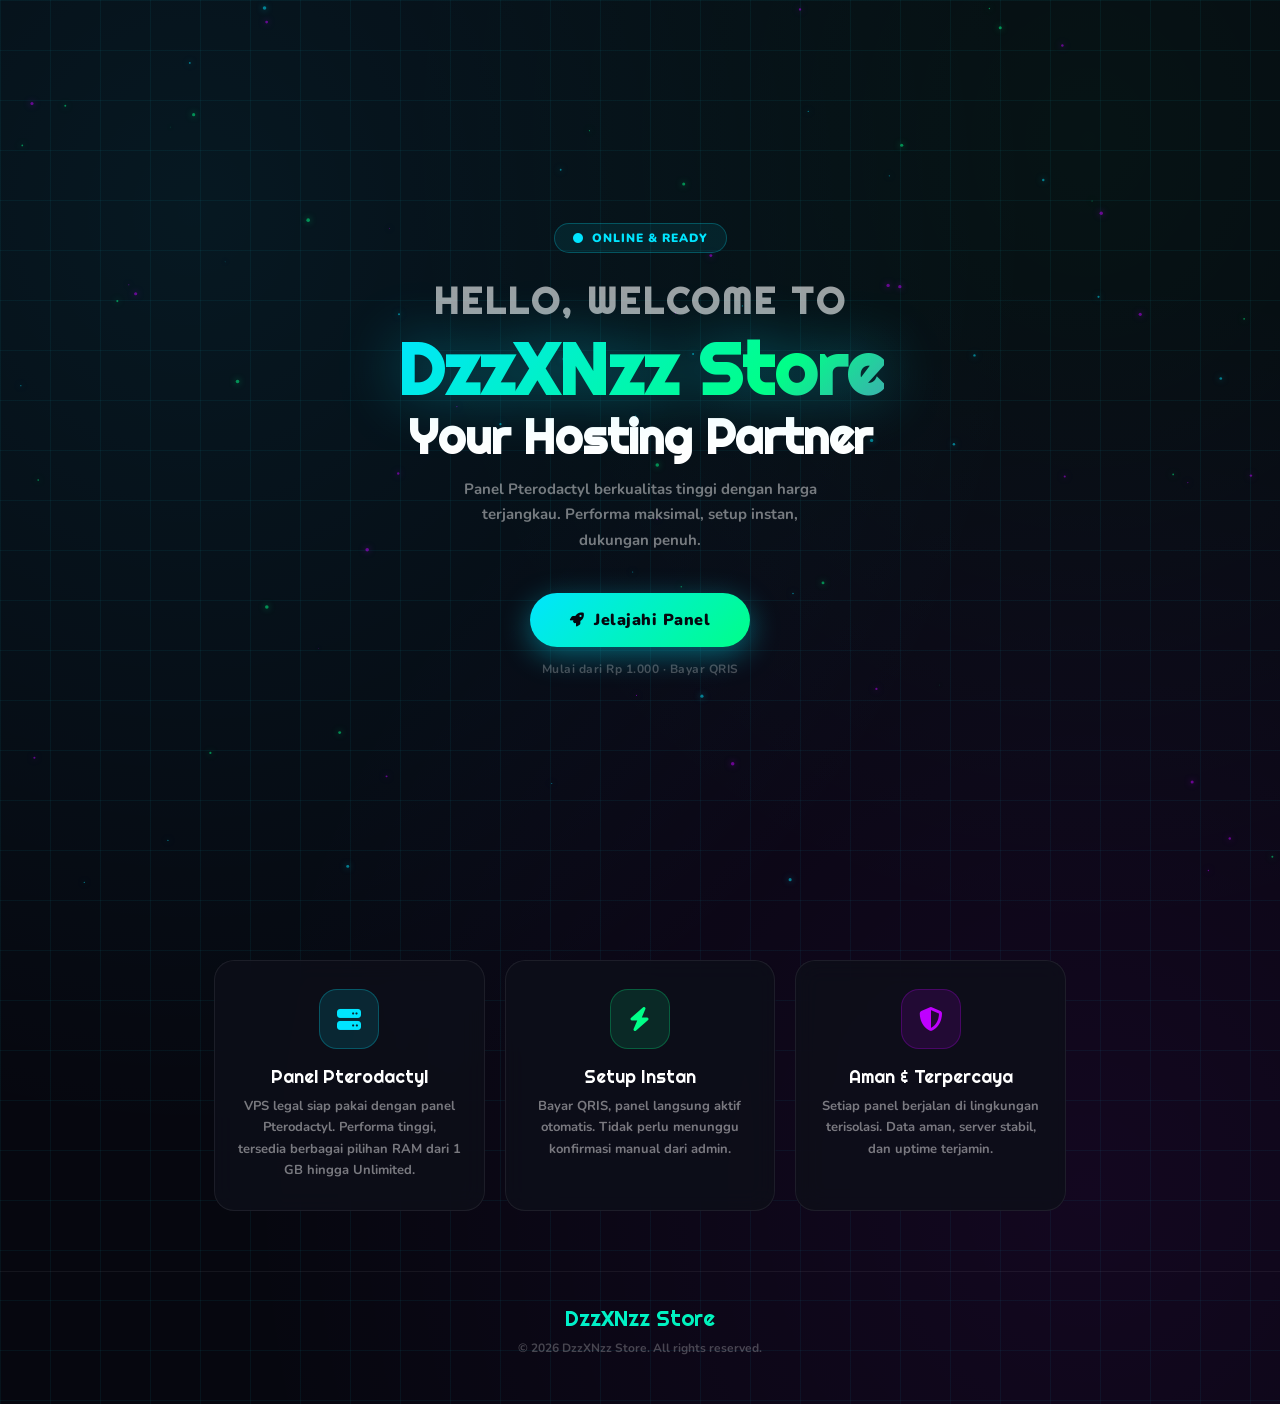
==== index.html @ 0a0ba2d4 "Fresh copy from storage" ====
<!DOCTYPE html>
<html lang="id">
<head>
    <meta charset="UTF-8">
    <meta name="viewport" content="width=device-width, initial-scale=1.0, maximum-scale=1.0">
    <title>DzzXNzz Store</title>
    <link href="https://fonts.googleapis.com/css2?family=Nunito:wght@400;600;700;800;900&family=Righteous&display=swap" rel="stylesheet">
    <link href="https://cdnjs.cloudflare.com/ajax/libs/font-awesome/6.5.0/css/all.min.css" rel="stylesheet">
    <link rel="stylesheet" href="/style.css">
    <style>
        @keyframes fadeInUp   { from{opacity:0;transform:translateY(24px)} to{opacity:1;transform:translateY(0)} }
        @keyframes floatAnim  { 0%,100%{transform:translateY(0)} 50%{transform:translateY(-12px)} }
        @keyframes pulse      { 0%,100%{box-shadow:0 0 30px rgba(0,229,255,0.3)} 50%{box-shadow:0 0 60px rgba(0,229,255,0.6)} }
        @keyframes rainbowShift { 0%{background-position:0% 50%} 50%{background-position:100% 50%} 100%{background-position:0% 50%} }
        @keyframes shimmer    { 0%{background-position:0%} 100%{background-position:200%} }

        /* ===== HERO ===== */
        .hero {
            min-height: 100vh;
            display: flex; flex-direction: column;
            align-items: center; justify-content: center;
            text-align: center; padding: 0 24px;
            position: relative;
        }

        .hero-badge {
            display: inline-flex; align-items: center; gap: 8px;
            background: rgba(0,229,255,0.08); border: 1px solid rgba(0,229,255,0.25);
            color: #00e5ff; font-size: 12px; font-weight: 900;
            padding: 6px 18px; border-radius: 30px;
            letter-spacing: 1px; text-transform: uppercase;
            margin-bottom: 28px;
            animation: fadeInUp 0.6s ease both;
        }
        .hero-badge i { font-size: 10px; animation: pulse 2s infinite; }

        .hero-title {
            font-family: 'Righteous', cursive;
            font-size: clamp(36px, 10vw, 72px);
            line-height: 1.15; margin-bottom: 12px;
            animation: fadeInUp 0.6s 0.1s ease both;
        }
        .hero-title .line1 { display: block; color: rgba(255,255,255,0.6); font-size: 0.5em; letter-spacing: 3px; text-transform: uppercase; margin-bottom: 6px; }
        .hero-title .line2 {
            display: block;
            background: linear-gradient(135deg, #00e5ff, #00ff88, #bf00ff, #ff4de4, #00e5ff);
            background-size: 300% 300%;
            -webkit-background-clip: text; -webkit-text-fill-color: transparent;
            animation: rainbowShift 4s ease infinite;
            filter: drop-shadow(0 0 30px rgba(0,229,255,0.4));
        }
        .hero-title .line3 { display: block; color: #fff; font-size: 0.65em; }

        .hero-sub {
            font-size: 15px; color: rgba(255,255,255,0.45); font-weight: 700;
            max-width: 380px; line-height: 1.7; margin-bottom: 40px;
            animation: fadeInUp 0.6s 0.2s ease both;
        }

        .hero-cta {
            display: flex; flex-direction: column; align-items: center; gap: 14px;
            animation: fadeInUp 0.6s 0.3s ease both;
        }
        .btn-explore {
            display: inline-flex; align-items: center; gap: 10px;
            padding: 16px 40px;
            background: linear-gradient(135deg, #00e5ff, #00ff88);
            border: none; border-radius: 50px; color: #06070f;
            font-family: 'Nunito', sans-serif; font-size: 16px; font-weight: 900;
            cursor: pointer; text-decoration: none; letter-spacing: 0.5px;
            box-shadow: 0 8px 30px rgba(0,229,255,0.4);
            transition: 0.25s; animation: floatAnim 3s ease-in-out infinite;
        }
        .btn-explore:hover { transform: translateY(-4px) scale(1.04); box-shadow: 0 14px 40px rgba(0,229,255,0.6); }
        .btn-explore i { font-size: 14px; }

        .hero-hint { font-size: 12px; color: rgba(255,255,255,0.25); font-weight: 700; letter-spacing: 0.5px; }

        /* ===== FEATURES ===== */
        .features {
            padding: 60px 24px;
            max-width: 900px; margin: 0 auto;
            display: grid; grid-template-columns: repeat(auto-fit, minmax(240px, 1fr));
            gap: 20px;
        }
        .feat-card {
            background: rgba(13,15,25,0.85); backdrop-filter: blur(12px);
            border-radius: 20px; padding: 28px 22px;
            border: 1px solid rgba(255,255,255,0.07);
            text-align: center; transition: 0.3s;
            animation: fadeInUp 0.6s ease both;
        }
        .feat-card:hover { border-color: rgba(0,229,255,0.3); transform: translateY(-6px); box-shadow: 0 16px 40px rgba(0,229,255,0.1); }
        .feat-icon {
            width: 60px; height: 60px; border-radius: 18px; margin: 0 auto 16px;
            display: flex; align-items: center; justify-content: center; font-size: 24px;
        }
        .feat-icon.cyan   { background: rgba(0,229,255,0.12); color: #00e5ff; border: 1px solid rgba(0,229,255,0.25); }
        .feat-icon.green  { background: rgba(0,255,136,0.12); color: #00ff88; border: 1px solid rgba(0,255,136,0.25); }
        .feat-icon.purple { background: rgba(191,0,255,0.12); color: #bf00ff; border: 1px solid rgba(191,0,255,0.25); }
        .feat-title { font-family: 'Righteous', cursive; font-size: 18px; color: #fff; margin-bottom: 8px; }
        .feat-desc  { font-size: 13px; color: rgba(255,255,255,0.45); font-weight: 700; line-height: 1.65; }

        /* ===== FOOTER SIMPEL ===== */
        .footer-simple {
            text-align: center; padding: 32px 24px 48px;
            border-top: 1px solid rgba(255,255,255,0.06);
        }
        .footer-brand {
            font-family: 'Righteous', cursive; font-size: 22px;
            background: linear-gradient(90deg, #00e5ff, #00ff88);
            -webkit-background-clip: text; -webkit-text-fill-color: transparent;
            margin-bottom: 8px;
        }
        .footer-copy { font-size: 12px; color: rgba(255,255,255,0.25); font-weight: 700; }

        /* ===== NAVBAR OVERRIDE untuk index — hanya garis 3 ===== */
        .navbar-index {
            position: fixed; top: 0; width: 100%; height: 68px;
            background: transparent;
            backdrop-filter: none;
            display: flex; justify-content: space-between; align-items: center;
            padding: 0 25px; z-index: 1000;
        }

        @media (max-width: 500px) {
            .features { grid-template-columns: 1fr; }
        }
    </style>
</head>
<body>

    <canvas id="canvas"></canvas>



    <!-- HERO -->
    <section class="hero">
        <div class="hero-badge"><i class="fas fa-circle"></i> Online & Ready</div>

        <h1 class="hero-title">
            <span class="line1">Hello, Welcome to</span>
            <span class="line2">DzzXNzz Store</span>
            <span class="line3">Your Hosting Partner</span>
        </h1>

        <p class="hero-sub">
            Panel Pterodactyl berkualitas tinggi dengan harga terjangkau.
            Performa maksimal, setup instan, dukungan penuh.
        </p>

        <div class="hero-cta">
            <a href="/product/panelptero" class="btn-explore">
                <i class="fas fa-rocket"></i> Jelajahi Panel
            </a>
            <span class="hero-hint">Mulai dari Rp 1.000 · Bayar QRIS</span>
        </div>
    </section>

    <!-- FEATURES -->
    <section class="features">
        <div class="feat-card" style="animation-delay:0s">
            <div class="feat-icon cyan"><i class="fas fa-server"></i></div>
            <div class="feat-title">Panel Pterodactyl</div>
            <div class="feat-desc">
                VPS legal siap pakai dengan panel Pterodactyl. Performa tinggi, tersedia berbagai pilihan RAM dari 1 GB hingga Unlimited.
            </div>
        </div>
        <div class="feat-card" style="animation-delay:0.1s">
            <div class="feat-icon green"><i class="fas fa-bolt"></i></div>
            <div class="feat-title">Setup Instan</div>
            <div class="feat-desc">
                Bayar QRIS, panel langsung aktif otomatis. Tidak perlu menunggu konfirmasi manual dari admin.
            </div>
        </div>
        <div class="feat-card" style="animation-delay:0.2s">
            <div class="feat-icon purple"><i class="fas fa-shield-alt"></i></div>
            <div class="feat-title">Aman & Terpercaya</div>
            <div class="feat-desc">
                Setiap panel berjalan di lingkungan terisolasi. Data aman, server stabil, dan uptime terjamin.
            </div>
        </div>
    </section>

    <!-- FOOTER SIMPEL -->
    <footer class="footer-simple">
        <div class="footer-brand">DzzXNzz Store</div>
        <div class="footer-copy">© 2026 DzzXNzz Store. All rights reserved.</div>
    </footer>

    <script src="/script.js"></script>
    <script>
    document.addEventListener('DOMContentLoaded', function() {
        // Update sidebar & avatar
        var isLogin = typeof Auth !== 'undefined' && Auth.isLoggedIn();
        var authMenu = document.getElementById('sidebarAuthMenu');
        var sidebarU = document.getElementById('sidebarUsername');
        var sidebarA = document.getElementById('sidebarAvatar');
        var navInit  = document.getElementById('navInitial');
        var navAv    = document.getElementById('navAvatar');

        if (isLogin) {
            Auth.getProfile().then(function(p) {
                if (!p) return;
                if (sidebarU) sidebarU.textContent = p.username;
                if (navInit)  navInit.textContent  = p.username.charAt(0).toUpperCase();
                var av = p.avatar_url || ('https://ui-avatars.com/api/?name='+encodeURIComponent(p.username)+'&background=06070f&color=00e5ff&bold=true');
                if (sidebarA) sidebarA.src = av;
                if (navAv) navAv.innerHTML = '<img src="'+av+'" style="width:100%;height:100%;object-fit:cover;border-radius:50%">';
            });
            if (authMenu) authMenu.innerHTML =
                '<li><a href="/profile" style="display:flex;align-items:center;gap:10px;padding:11px 16px;border-radius:10px;font-weight:800;font-size:14px;color:#00e5ff;text-decoration:none">'+
                '<i class="fas fa-user-circle"></i> Profil</a></li>'+
                '<li><a onclick="doLogout()" style="display:flex;align-items:center;gap:10px;padding:11px 16px;border-radius:10px;font-weight:800;font-size:14px;color:#ff6688;cursor:pointer">'+
                '<i class="fas fa-sign-out-alt"></i> Logout</a></li>';
        } else {
            if (authMenu) authMenu.innerHTML =
                '<li><a href="/login" style="display:flex;align-items:center;gap:10px;padding:11px 16px;border-radius:10px;font-weight:800;font-size:14px;color:#00e5ff;text-decoration:none">'+
                '<i class="fas fa-sign-in-alt"></i> Login</a></li>'+
                '<li><a href="/register" style="display:flex;align-items:center;gap:10px;padding:11px 16px;border-radius:10px;font-weight:800;font-size:14px;color:#00ff88;text-decoration:none">'+
                '<i class="fas fa-user-plus"></i> Register</a></li>';
        }

        function doLogout() {
            if (typeof Auth !== 'undefined') Auth.logout();
            window.location.href = '/login';
        }
        window.doLogout = doLogout;
    });
    </script>
</body>
</html>
---- style.css ----
@import url('https://fonts.googleapis.com/css2?family=Nunito:wght@400;600;700;800;900&family=Righteous&display=swap');

:root {
    --neon-cyan: #00e5ff;
    --neon-purple: #bf00ff;
    --neon-green: #00ff88;
    --neon-red: #ff0055;
    --neon-orange: #ff7b00;
    --neon-pink: #ff4de4;
    --neon-yellow: #ffe000;
    --bg-dark: #06070f;
    --bg-card: rgba(13, 15, 25, 0.80);
    --grid-color: rgba(0, 229, 255, 0.055);
    --font-main: 'Nunito', sans-serif;
    --font-display: 'Righteous', cursive;
    --radius: 20px;
}

* { margin: 0; padding: 0; box-sizing: border-box; }

body {
    background-color: var(--bg-dark);
    background-image:
        radial-gradient(ellipse at 15% 15%, rgba(0,229,255,0.08) 0%, transparent 55%),
        radial-gradient(ellipse at 85% 85%, rgba(191,0,255,0.07) 0%, transparent 55%),
        radial-gradient(ellipse at 85% 10%, rgba(0,255,136,0.05) 0%, transparent 45%),
        linear-gradient(var(--grid-color) 1px, transparent 1px),
        linear-gradient(90deg, var(--grid-color) 1px, transparent 1px);
    background-size: 100% 100%, 100% 100%, 100% 100%, 50px 50px, 50px 50px;
    color: white;
    font-family: var(--font-main);
    overflow-x: hidden;
}

#canvas {
    position: fixed;
    top: 0; left: 0;
    width: 100%; height: 100%;
    z-index: -1;
    pointer-events: none;
}

/* ===== SCROLLBAR ===== */
::-webkit-scrollbar { width: 6px; }
::-webkit-scrollbar-track { background: #0a0b14; }
::-webkit-scrollbar-thumb { background: linear-gradient(180deg, var(--neon-cyan), var(--neon-purple)); border-radius: 10px; }

/* ===== NAVBAR ===== */
.navbar {
    position: fixed;
    top: 0; width: 100%;
    height: 68px;
    background: rgba(6,7,15,0.88);
    backdrop-filter: blur(18px);
    -webkit-backdrop-filter: blur(18px);
    display: flex;
    justify-content: space-between;
    align-items: center;
    padding: 0 25px;
    border-bottom: 1px solid rgba(0,229,255,0.15);
    z-index: 1000;
    box-shadow: 0 4px 30px rgba(0,0,0,0.5);
}

.nav-left, .nav-right { display: flex; align-items: center; gap: 14px; }

#menu-toggle {
    background: rgba(0,229,255,0.08);
    border: 1px solid rgba(0,229,255,0.25);
    color: var(--neon-cyan);
    font-size: 20px;
    cursor: pointer;
    border-radius: 10px;
    width: 38px; height: 38px;
    display: flex; align-items: center; justify-content: center;
    transition: 0.25s;
    text-shadow: 0 0 8px var(--neon-cyan);
}
#menu-toggle:hover {
    background: rgba(0,229,255,0.18);
    transform: scale(1.08);
    box-shadow: 0 0 14px rgba(0,229,255,0.35);
}

.nav-brand {
    font-family: var(--font-display);
    font-size: 20px;
    letter-spacing: 1px;
    background: linear-gradient(90deg, var(--neon-cyan), var(--neon-pink));
    -webkit-background-clip: text;
    -webkit-text-fill-color: transparent;
    filter: drop-shadow(0 0 10px rgba(0,229,255,0.4));
}

.coins-wrapper {
    border: 1.5px solid var(--neon-yellow);
    padding: 7px 14px;
    border-radius: 25px;
    font-size: 13px; font-weight: 900;
    color: var(--neon-yellow);
    background: rgba(255,224,0,0.07);
    box-shadow: 0 0 14px rgba(255,224,0,0.25);
    text-shadow: 0 0 8px var(--neon-yellow);
    letter-spacing: 0.3px;
    display: flex; align-items: center; gap: 5px;
    min-width: 110px; max-width: 160px;
    justify-content: center;
    cursor: pointer; text-decoration: none; transition: 0.2s;
    white-space: nowrap; overflow: hidden;
}
.coins-wrapper:hover {
    background: rgba(255,224,0,0.15);
    box-shadow: 0 0 22px rgba(255,224,0,0.4);
    transform: scale(1.04);
}

.user-avatar {
    width: 38px; height: 38px;
    border: 2px solid var(--neon-cyan);
    border-radius: 50%;
    display: flex; align-items: center; justify-content: center;
    overflow: hidden;
    background: #111;
    box-shadow: 0 0 12px rgba(0,229,255,0.35);
    transition: 0.25s;
}
.user-avatar:hover { box-shadow: 0 0 20px rgba(0,229,255,0.65); transform: scale(1.08); }
.user-avatar img { width: 100%; height: 100%; object-fit: cover; }
.nav-initial {
    font-family: "Orbitron", sans-serif;
    font-size: 15px; font-weight: 900;
    color: #00e5ff;
    text-shadow: 0 0 10px rgba(0,229,255,0.8);
    user-select: none; line-height: 1;
}

/* ===== DROPDOWN ===== */
.user-menu { position: relative; display: flex; align-items: center; gap: 8px; }
.menu-trigger {
    cursor: pointer; font-size: 18px; color: var(--neon-cyan);
    transition: 0.2s; background: none !important;
    width: auto !important; height: auto !important;
    border-radius: 0 !important; padding: 0 !important;
    display: inline-flex; align-items: center;
}
.menu-trigger:hover { color: white; }

.dropdown-menu {
    position: absolute;
    top: 52px; right: 0;
    background: rgba(10, 11, 20, 0.97);
    backdrop-filter: blur(20px);
    border: 1px solid rgba(0,229,255,0.2);
    border-radius: 16px;
    padding: 8px; min-width: 180px;
    max-height: 70vh;
    overflow-y: auto;
    box-shadow: 0 15px 40px rgba(0,0,0,0.6), 0 0 20px rgba(0,229,255,0.08);
    display: none; z-index: 1001;
}
.dropdown-menu.show { display: block; animation: dropIn 0.2s ease; }
@keyframes dropIn { from { opacity: 0; transform: translateY(-8px); } to { opacity: 1; transform: translateY(0); } }

.dropdown-item {
    display: flex; align-items: center; gap: 10px;
    padding: 10px 14px;
    color: #ccc; text-decoration: none;
    font-size: 14px; font-weight: 600;
    transition: 0.2s; border-radius: 10px;
}
.dropdown-item:hover { background: rgba(0,229,255,0.12); color: var(--neon-cyan); padding-left: 18px; }
.dropdown-item i { width: 18px; font-size: 14px; }

/* ===== SIDEBAR ===== */
.sidebar {
    position: fixed;
    top: 0; left: -290px;
    width: 265px; height: 100%;
    background: rgba(8,9,18,0.99);
    backdrop-filter: blur(25px);
    z-index: 2000;
    transition: 0.35s cubic-bezier(0.4, 0, 0.2, 1);
    border-right: 1px solid rgba(0,229,255,0.15);
    padding: 28px 18px;
    box-shadow: 8px 0 40px rgba(0,0,0,0.8);
    overflow-y: auto;
}
.sidebar.active { left: 0; }

.sidebar-header { margin-bottom: 28px; text-align: center; }

.user-name-text {
    font-family: var(--font-display);
    color: var(--neon-cyan);
    font-size: 22px;
    display: block; text-align: center;
    margin-bottom: 14px;
    filter: drop-shadow(0 0 8px var(--neon-cyan));
    letter-spacing: 1px;
}

.sidebar-pfp {
    width: 100%; height: 105px;
    border-radius: 16px;
    border: 2px solid var(--neon-cyan);
    overflow: hidden; margin-bottom: 20px;
    box-shadow: 0 0 20px rgba(0,229,255,0.25);
    position: relative;
}
.sidebar-pfp::after {
    content: '';
    position: absolute; inset: 0;
    background: linear-gradient(180deg, transparent 60%, rgba(0,229,255,0.12));
    pointer-events: none;
}
.sidebar-pfp img { width: 100%; height: 100%; object-fit: cover; }

.sidebar-menu { list-style: none; margin-bottom: 18px; }
.sidebar-menu li { margin-bottom: 4px; }
.sidebar-menu a {
    display: flex; align-items: center; gap: 12px;
    padding: 11px 14px;
    color: #bbb; text-decoration: none;
    font-size: 14px; font-weight: 700;
    border-radius: 12px; transition: 0.2s;
    letter-spacing: 0.3px;
}
.sidebar-menu a i { width: 20px; font-size: 15px; text-align: center; }
.sidebar-menu li.active a {
    background: linear-gradient(90deg, rgba(0,229,255,0.18), transparent);
    color: var(--neon-cyan);
    box-shadow: inset 3px 0 0 var(--neon-cyan);
    border-radius: 0 12px 12px 0;
}
.sidebar-menu a:hover { background: rgba(0,229,255,0.09); color: var(--neon-cyan); padding-left: 20px; }

.sidebar-divider {
    height: 1px;
    background: linear-gradient(90deg, transparent, rgba(0,229,255,0.4), transparent);
    margin: 18px 0;
}

.sidebar-system {
    margin-top: 16px;
    border-left: 3px solid var(--neon-red);
    background: rgba(255,0,85,0.04);
    border-radius: 0 12px 12px 0;
    padding: 4px 0;
}
.sidebar-system .system-item a { color: #ffaaaa; }
.sidebar-system .system-item a:hover { color: #fff; background: rgba(255,0,85,0.15); }
.sidebar-system i { color: var(--neon-red); }

.overlay {
    position: fixed; inset: 0;
    background: rgba(0,0,0,0.65);
    backdrop-filter: blur(3px);
    display: none; z-index: 1500;
}
.overlay.active { display: block; animation: fadeOverlay 0.3s ease; }
@keyframes fadeOverlay { from { opacity: 0; } to { opacity: 1; } }

/* ===== MAIN CONTENT ===== */
.main-content {
    padding: 100px 22px 50px;
    max-width: 1200px;
    margin: 0 auto;
}

/* ===== RAINBOW TITLE ===== */
.rainbow-title {
    font-family: var(--font-display);
    font-size: 46px;
    background: linear-gradient(135deg, #00e5ff 0%, #00ff88 30%, #ff4de4 60%, #ffe000 100%);
    background-size: 300% 300%;
    -webkit-background-clip: text;
    -webkit-text-fill-color: transparent;
    filter: drop-shadow(0 0 25px rgba(0,229,255,0.5));
    margin-bottom: 10px;
    text-align: center;
    animation: rainbowShift 5s ease infinite;
    letter-spacing: 1px;
}
@keyframes rainbowShift {
    0% { background-position: 0% 50%; }
    50% { background-position: 100% 50%; }
    100% { background-position: 0% 50%; }
}

.subtitle {
    color: rgba(255,255,255,0.5);
    font-size: 15px; text-align: center;
    margin-bottom: 42px;
    font-weight: 600; letter-spacing: 0.5px;
}

/* ===== HOME GRID CARDS ===== */
.home-grid {
    display: grid;
    grid-template-columns: repeat(auto-fit, minmax(265px, 1fr));
    gap: 22px;
    margin-top: 30px;
}

.home-card {
    background: var(--bg-card);
    backdrop-filter: blur(12px);
    border-radius: var(--radius);
    padding: 28px 24px;
    transition: 0.35s cubic-bezier(0.34, 1.56, 0.64, 1);
    border: 1px solid transparent;
    position: relative;
    overflow: hidden;
    cursor: pointer;
}
.home-card::before {
    content: '';
    position: absolute;
    top: 0; left: 0;
    width: 100%; height: 3px;
    border-radius: var(--radius) var(--radius) 0 0;
}
.home-card:hover { transform: translateY(-8px) scale(1.02); }

.home-card.cyan  { border-color: rgba(0,229,255,0.28); box-shadow: 0 0 18px rgba(0,229,255,0.1), 0 8px 25px rgba(0,0,0,0.4); color: var(--neon-cyan); }
.home-card.cyan::before  { background: linear-gradient(90deg, var(--neon-cyan), var(--neon-green)); }
.home-card.cyan:hover  { border-color: var(--neon-cyan); box-shadow: 0 0 30px rgba(0,229,255,0.3), 0 15px 40px rgba(0,0,0,0.5); }

.home-card.purple { border-color: rgba(191,0,255,0.28); box-shadow: 0 0 18px rgba(191,0,255,0.1), 0 8px 25px rgba(0,0,0,0.4); color: var(--neon-purple); }
.home-card.purple::before { background: linear-gradient(90deg, var(--neon-purple), var(--neon-pink)); }
.home-card.purple:hover { border-color: var(--neon-purple); box-shadow: 0 0 30px rgba(191,0,255,0.3), 0 15px 40px rgba(0,0,0,0.5); }

.home-card.green  { border-color: rgba(0,255,136,0.28); box-shadow: 0 0 18px rgba(0,255,136,0.1), 0 8px 25px rgba(0,0,0,0.4); color: var(--neon-green); }
.home-card.green::before  { background: linear-gradient(90deg, var(--neon-green), var(--neon-yellow)); }
.home-card.green:hover  { border-color: var(--neon-green); box-shadow: 0 0 30px rgba(0,255,136,0.3), 0 15px 40px rgba(0,0,0,0.5); }

.home-card.red { border-color: rgba(255,0,85,0.28); box-shadow: 0 0 18px rgba(255,0,85,0.1), 0 8px 25px rgba(0,0,0,0.4); color: var(--neon-red); }
.home-card.red::before { background: linear-gradient(90deg, var(--neon-red), var(--neon-orange)); }
.home-card.red:hover { border-color: var(--neon-red); box-shadow: 0 0 30px rgba(255,0,85,0.3), 0 15px 40px rgba(0,0,0,0.5); }

.card-icon {
    font-size: 44px; margin-bottom: 16px;
    filter: drop-shadow(0 0 10px currentColor);
    display: inline-block;
    animation: floatIcon 3s ease-in-out infinite;
}
@keyframes floatIcon {
    0%, 100% { transform: translateY(0); }
    50% { transform: translateY(-5px); }
}
.home-card:nth-child(2) .card-icon { animation-delay: 0.4s; }
.home-card:nth-child(3) .card-icon { animation-delay: 0.8s; }
.home-card:nth-child(4) .card-icon { animation-delay: 1.2s; }

.card-title { font-size: 20px; font-weight: 800; margin-bottom: 10px; color: #fff; }
.card-desc  { color: rgba(255,255,255,0.5); font-size: 14px; margin-bottom: 22px; line-height: 1.65; }

.card-tag {
    display: inline-block;
    font-size: 11px; font-weight: 800;
    padding: 5px 14px; border-radius: 30px;
    text-transform: uppercase; letter-spacing: 1px;
    border: 1px solid currentColor;
    background: rgba(255,255,255,0.05);
    transition: 0.2s;
}
.home-card.cyan .card-tag  { color: var(--neon-cyan); }
.home-card.purple .card-tag { color: var(--neon-purple); }
.home-card.green .card-tag  { color: var(--neon-green); }
.home-card.red .card-tag    { color: var(--neon-red); }

/* ===== FOOTER ===== */
.footer {
    background: rgba(5,6,14,0.97);
    backdrop-filter: blur(10px);
    border-top: 1px solid rgba(0,229,255,0.1);
    padding: 55px 22px 22px;
    margin-top: 70px;
    position: relative;
    overflow: hidden;
}
.footer::before {
    content: '';
    position: absolute;
    top: 0; left: 0; right: 0; height: 2px;
    background: linear-gradient(90deg, transparent, var(--neon-cyan), var(--neon-pink), var(--neon-purple), transparent);
    background-size: 200% 100%;
    animation: footerShimmer 6s linear infinite;
}
@keyframes footerShimmer {
    0% { background-position: -200% 0; }
    100% { background-position: 200% 0; }
}
.footer-container {
    max-width: 1200px; margin: 0 auto;
    display: grid;
    grid-template-columns: repeat(auto-fit, minmax(200px, 1fr));
    gap: 40px;
}
.footer-logo {
    font-family: var(--font-display);
    color: var(--neon-cyan);
    font-size: 26px; margin-bottom: 14px;
    filter: drop-shadow(0 0 8px var(--neon-cyan));
    letter-spacing: 1px;
}
.footer-desc { color: rgba(255,255,255,0.42); font-size: 14px; line-height: 1.75; margin-bottom: 20px; }
.social-icons { display: flex; gap: 12px; flex-wrap: wrap; margin-top: 14px; }
.social-icon {
    width: 42px; height: 42px;
    border-radius: 12px;
    display: inline-flex; align-items: center; justify-content: center;
    font-size: 19px; border: 1.5px solid;
    transition: 0.25s; text-decoration: none;
}
.social-icon.wa    { border-color: #25D366; color: #25D366; box-shadow: 0 0 10px rgba(37,211,102,0.25); }
.social-icon.tg    { border-color: #0088cc; color: #0088cc; box-shadow: 0 0 10px rgba(0,136,204,0.25); }
.social-icon.email { border-color: #ff4444; color: #ff4444; box-shadow: 0 0 10px rgba(255,68,68,0.25); }
.social-icon:hover { transform: translateY(-3px) scale(1.1); background: currentColor; color: black; }

.footer-title { color: #fff; font-size: 15px; font-weight: 800; margin-bottom: 16px; letter-spacing: 0.5px; }
.footer-links { list-style: none; }
.footer-links li { margin-bottom: 10px; }
.footer-links a { color: rgba(255,255,255,0.42); text-decoration: none; transition: 0.2s; font-size: 14px; font-weight: 600; }
.footer-links a:hover { color: var(--neon-cyan); padding-left: 5px; }

.footer-bottom {
    border-top: 1px solid rgba(255,255,255,0.05);
    margin-top: 40px; padding-top: 18px;
    display: flex; justify-content: space-between; align-items: center;
    flex-wrap: wrap; gap: 14px;
    color: rgba(255,255,255,0.28); font-size: 13px;
}
.status-badge {
    display: inline-flex; align-items: center; gap: 6px;
    background: rgba(0,255,100,0.07);
    border: 1px solid rgba(0,255,100,0.35);
    color: #00ff88;
    padding: 5px 16px; border-radius: 30px;
    font-size: 12px; font-weight: 800;
    box-shadow: 0 0 12px rgba(0,255,100,0.18);
    letter-spacing: 0.5px;
}
.status-badge i { font-size: 8px; color: #00ff88; animation: pulseGreen 2s infinite; }
@keyframes pulseGreen { 0%, 100% { opacity: 1; } 50% { opacity: 0.35; } }

/* ===== RESPONSIVE ===== */
@media (max-width: 600px) {
    .rainbow-title { font-size: 30px; }
    .footer-container { grid-template-columns: 1fr; text-align: center; }
    .social-icons { justify-content: center; }
    .footer-bottom { flex-direction: column; text-align: center; }
    .home-grid { grid-template-columns: 1fr; }
    .main-content { padding: 90px 16px 40px; }
}
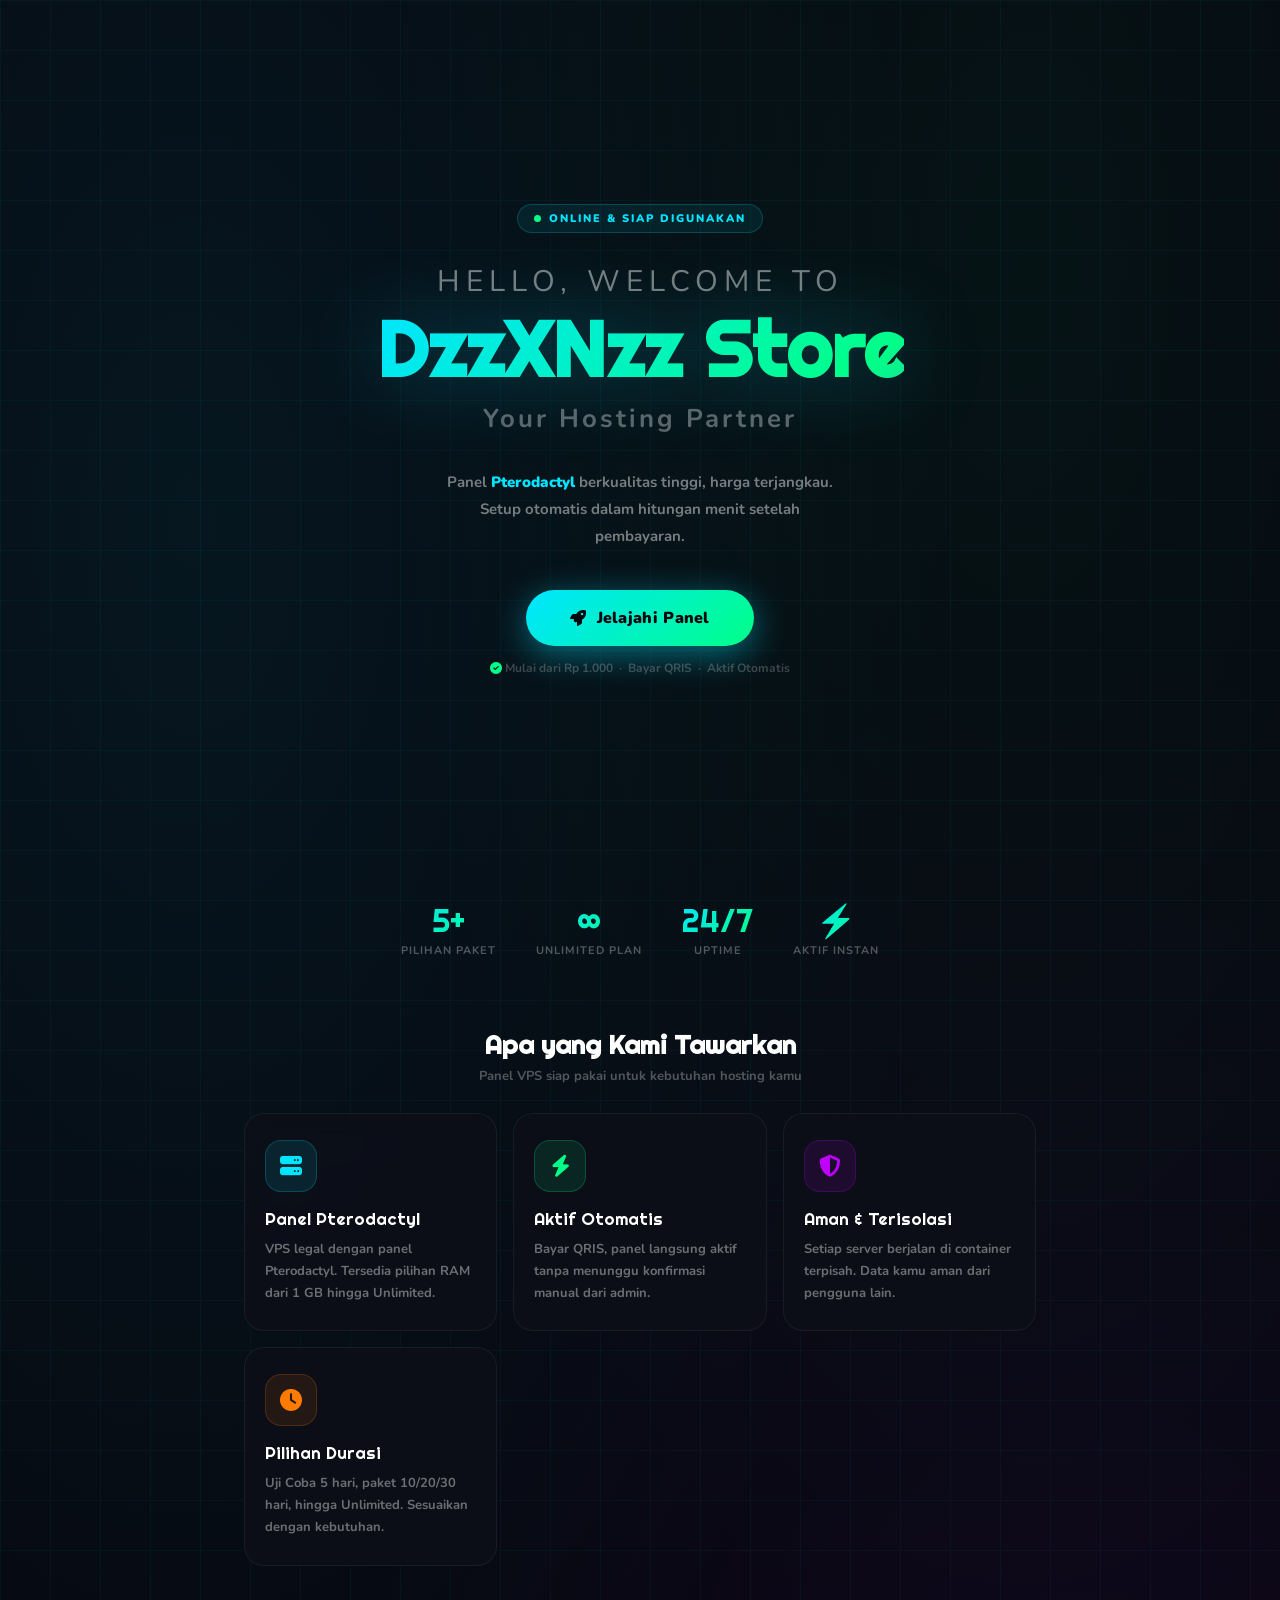
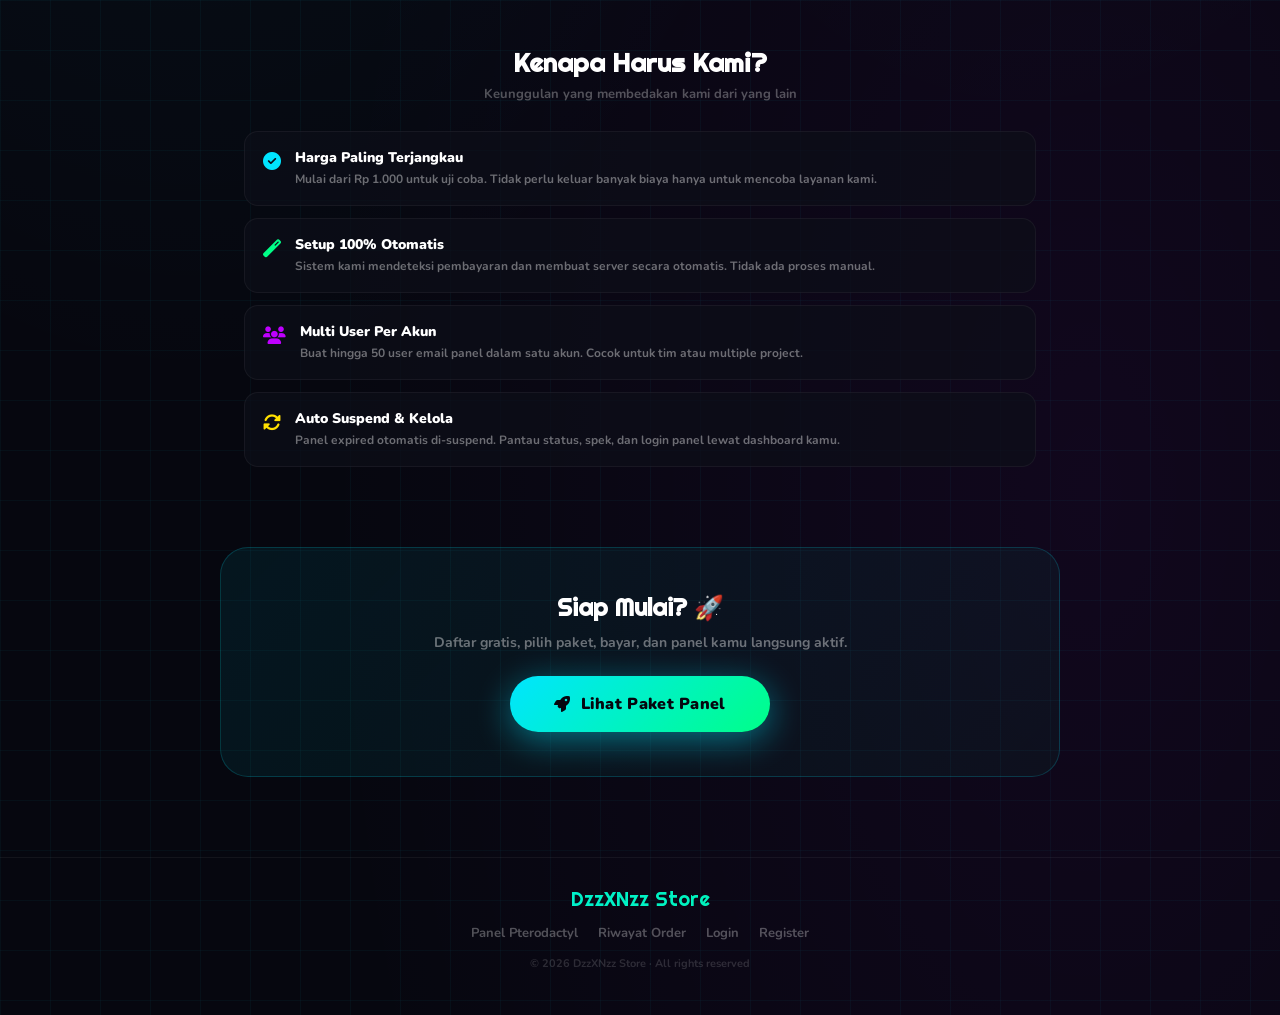
==== commit e2193630: "Fresh copy from storage" ====
--- a/index.html
+++ b/index.html
@@ -3,230 +3,159 @@
 <head>
     <meta charset="UTF-8">
     <meta name="viewport" content="width=device-width, initial-scale=1.0, maximum-scale=1.0">
-    <title>DzzXNzz Store</title>
+    <title>DzzXNzz Store — Panel Pterodactyl</title>
     <link href="https://fonts.googleapis.com/css2?family=Nunito:wght@400;600;700;800;900&family=Righteous&display=swap" rel="stylesheet">
     <link href="https://cdnjs.cloudflare.com/ajax/libs/font-awesome/6.5.0/css/all.min.css" rel="stylesheet">
-    <link rel="stylesheet" href="/style.css">
     <style>
-        @keyframes fadeInUp   { from{opacity:0;transform:translateY(24px)} to{opacity:1;transform:translateY(0)} }
-        @keyframes floatAnim  { 0%,100%{transform:translateY(0)} 50%{transform:translateY(-12px)} }
-        @keyframes pulse      { 0%,100%{box-shadow:0 0 30px rgba(0,229,255,0.3)} 50%{box-shadow:0 0 60px rgba(0,229,255,0.6)} }
-        @keyframes rainbowShift { 0%{background-position:0% 50%} 50%{background-position:100% 50%} 100%{background-position:0% 50%} }
-        @keyframes shimmer    { 0%{background-position:0%} 100%{background-position:200%} }
+        @keyframes fadeUp  { from{opacity:0;transform:translateY(30px)} to{opacity:1;transform:translateY(0)} }
+        @keyframes float   { 0%,100%{transform:translateY(0)} 50%{transform:translateY(-10px)} }
+        @keyframes rainbow { 0%{background-position:0% 50%} 50%{background-position:100% 50%} 100%{background-position:0% 50%} }
+        @keyframes shimmer { 0%{background-position:-200%} 100%{background-position:200%} }
+        @keyframes glowDot { 0%,100%{box-shadow:0 0 6px #00ff88} 50%{box-shadow:0 0 16px #00ff88,0 0 30px #00ff88} }
 
-        /* ===== HERO ===== */
-        .hero {
-            min-height: 100vh;
-            display: flex; flex-direction: column;
-            align-items: center; justify-content: center;
-            text-align: center; padding: 0 24px;
-            position: relative;
+        * { margin:0; padding:0; box-sizing:border-box; }
+        body {
+            font-family: 'Nunito', sans-serif; background: #06070f; color: #fff;
+            overflow-x: hidden; min-height: 100vh;
+            background-image:
+                radial-gradient(ellipse at 15% 20%, rgba(0,229,255,0.07) 0%, transparent 50%),
+                radial-gradient(ellipse at 85% 80%, rgba(191,0,255,0.06) 0%, transparent 50%),
+                radial-gradient(ellipse at 80% 10%, rgba(0,255,136,0.05) 0%, transparent 45%),
+                linear-gradient(rgba(0,229,255,0.04) 1px, transparent 1px),
+                linear-gradient(90deg, rgba(0,229,255,0.04) 1px, transparent 1px);
+            background-size: 100% 100%, 100% 100%, 100% 100%, 50px 50px, 50px 50px;
         }
 
-        .hero-badge {
-            display: inline-flex; align-items: center; gap: 8px;
-            background: rgba(0,229,255,0.08); border: 1px solid rgba(0,229,255,0.25);
-            color: #00e5ff; font-size: 12px; font-weight: 900;
-            padding: 6px 18px; border-radius: 30px;
-            letter-spacing: 1px; text-transform: uppercase;
-            margin-bottom: 28px;
-            animation: fadeInUp 0.6s ease both;
-        }
-        .hero-badge i { font-size: 10px; animation: pulse 2s infinite; }
+        /* HERO */
+        .hero { min-height: 100vh; display: flex; flex-direction: column; align-items: center; justify-content: center; text-align: center; padding: 40px 24px 60px; }
 
-        .hero-title {
-            font-family: 'Righteous', cursive;
-            font-size: clamp(36px, 10vw, 72px);
-            line-height: 1.15; margin-bottom: 12px;
-            animation: fadeInUp 0.6s 0.1s ease both;
-        }
-        .hero-title .line1 { display: block; color: rgba(255,255,255,0.6); font-size: 0.5em; letter-spacing: 3px; text-transform: uppercase; margin-bottom: 6px; }
-        .hero-title .line2 {
-            display: block;
-            background: linear-gradient(135deg, #00e5ff, #00ff88, #bf00ff, #ff4de4, #00e5ff);
-            background-size: 300% 300%;
-            -webkit-background-clip: text; -webkit-text-fill-color: transparent;
-            animation: rainbowShift 4s ease infinite;
-            filter: drop-shadow(0 0 30px rgba(0,229,255,0.4));
-        }
-        .hero-title .line3 { display: block; color: #fff; font-size: 0.65em; }
+        .hero-badge { display:inline-flex; align-items:center; gap:8px; background:rgba(0,229,255,0.08); border:1px solid rgba(0,229,255,0.2); color:#00e5ff; font-size:11px; font-weight:900; padding:6px 16px; border-radius:30px; letter-spacing:2px; text-transform:uppercase; margin-bottom:32px; animation:fadeUp 0.7s ease both; }
+        .hero-badge .dot { width:7px; height:7px; border-radius:50%; background:#00ff88; animation:glowDot 2s ease-in-out infinite; }
 
-        .hero-sub {
-            font-size: 15px; color: rgba(255,255,255,0.45); font-weight: 700;
-            max-width: 380px; line-height: 1.7; margin-bottom: 40px;
-            animation: fadeInUp 0.6s 0.2s ease both;
-        }
+        .hero-title { font-family:'Righteous',cursive; font-size:clamp(38px,11vw,78px); line-height:1.1; margin-bottom:8px; animation:fadeUp 0.7s 0.1s ease both; }
+        .hero-title .hello { display:block; color:rgba(255,255,255,0.45); font-size:0.38em; font-weight:400; letter-spacing:6px; text-transform:uppercase; margin-bottom:10px; font-family:'Nunito',sans-serif; }
+        .hero-title .brand { display:block; background:linear-gradient(135deg,#00e5ff 0%,#00ff88 30%,#bf00ff 60%,#ff4de4 80%,#00e5ff 100%); background-size:300% 300%; -webkit-background-clip:text; -webkit-text-fill-color:transparent; animation:rainbow 5s ease infinite; filter:drop-shadow(0 0 40px rgba(0,229,255,0.3)); }
+        .hero-title .tagline { display:block; font-size:0.33em; color:rgba(255,255,255,0.35); font-family:'Nunito',sans-serif; font-weight:700; letter-spacing:3px; margin-top:12px; }
 
-        .hero-cta {
-            display: flex; flex-direction: column; align-items: center; gap: 14px;
-            animation: fadeInUp 0.6s 0.3s ease both;
-        }
-        .btn-explore {
-            display: inline-flex; align-items: center; gap: 10px;
-            padding: 16px 40px;
-            background: linear-gradient(135deg, #00e5ff, #00ff88);
-            border: none; border-radius: 50px; color: #06070f;
-            font-family: 'Nunito', sans-serif; font-size: 16px; font-weight: 900;
-            cursor: pointer; text-decoration: none; letter-spacing: 0.5px;
-            box-shadow: 0 8px 30px rgba(0,229,255,0.4);
-            transition: 0.25s; animation: floatAnim 3s ease-in-out infinite;
-        }
-        .btn-explore:hover { transform: translateY(-4px) scale(1.04); box-shadow: 0 14px 40px rgba(0,229,255,0.6); }
-        .btn-explore i { font-size: 14px; }
+        .hero-desc { font-size:15px; color:rgba(255,255,255,0.45); font-weight:700; max-width:400px; line-height:1.8; margin:28px auto 40px; animation:fadeUp 0.7s 0.2s ease both; }
+        .hero-desc strong { color:#00e5ff; font-weight:900; }
 
-        .hero-hint { font-size: 12px; color: rgba(255,255,255,0.25); font-weight: 700; letter-spacing: 0.5px; }
+        .hero-actions { display:flex; flex-direction:column; align-items:center; gap:14px; animation:fadeUp 0.7s 0.3s ease both; }
+        .btn-primary { display:inline-flex; align-items:center; gap:10px; padding:17px 44px; background:linear-gradient(135deg,#00e5ff,#00ff88); border:none; border-radius:50px; color:#06070f; font-family:'Nunito',sans-serif; font-size:16px; font-weight:900; cursor:pointer; text-decoration:none; letter-spacing:0.3px; box-shadow:0 8px 35px rgba(0,229,255,0.45); transition:0.25s; animation:float 3.5s ease-in-out infinite; }
+        .btn-primary:hover { transform:scale(1.06) translateY(-3px); box-shadow:0 14px 50px rgba(0,229,255,0.65); }
+        .hero-note { font-size:12px; color:rgba(255,255,255,0.22); font-weight:700; }
+        .hero-note i { color:#00ff88; }
 
-        /* ===== FEATURES ===== */
-        .features {
-            padding: 60px 24px;
-            max-width: 900px; margin: 0 auto;
-            display: grid; grid-template-columns: repeat(auto-fit, minmax(240px, 1fr));
-            gap: 20px;
-        }
-        .feat-card {
-            background: rgba(13,15,25,0.85); backdrop-filter: blur(12px);
-            border-radius: 20px; padding: 28px 22px;
-            border: 1px solid rgba(255,255,255,0.07);
-            text-align: center; transition: 0.3s;
-            animation: fadeInUp 0.6s ease both;
-        }
-        .feat-card:hover { border-color: rgba(0,229,255,0.3); transform: translateY(-6px); box-shadow: 0 16px 40px rgba(0,229,255,0.1); }
-        .feat-icon {
-            width: 60px; height: 60px; border-radius: 18px; margin: 0 auto 16px;
-            display: flex; align-items: center; justify-content: center; font-size: 24px;
-        }
-        .feat-icon.cyan   { background: rgba(0,229,255,0.12); color: #00e5ff; border: 1px solid rgba(0,229,255,0.25); }
-        .feat-icon.green  { background: rgba(0,255,136,0.12); color: #00ff88; border: 1px solid rgba(0,255,136,0.25); }
-        .feat-icon.purple { background: rgba(191,0,255,0.12); color: #bf00ff; border: 1px solid rgba(191,0,255,0.25); }
-        .feat-title { font-family: 'Righteous', cursive; font-size: 18px; color: #fff; margin-bottom: 8px; }
-        .feat-desc  { font-size: 13px; color: rgba(255,255,255,0.45); font-weight: 700; line-height: 1.65; }
+        /* STATS */
+        .stats { display:flex; justify-content:center; gap:40px; flex-wrap:wrap; max-width:600px; margin:0 auto 70px; padding:0 24px; animation:fadeUp 0.7s 0.4s ease both; }
+        .stat-item { text-align:center; }
+        .stat-num { font-family:'Righteous',cursive; font-size:32px; background:linear-gradient(135deg,#00e5ff,#00ff88); -webkit-background-clip:text; -webkit-text-fill-color:transparent; }
+        .stat-label { font-size:11px; color:rgba(255,255,255,0.3); font-weight:700; text-transform:uppercase; letter-spacing:1px; margin-top:2px; }
 
-        /* ===== FOOTER SIMPEL ===== */
-        .footer-simple {
-            text-align: center; padding: 32px 24px 48px;
-            border-top: 1px solid rgba(255,255,255,0.06);
-        }
-        .footer-brand {
-            font-family: 'Righteous', cursive; font-size: 22px;
-            background: linear-gradient(90deg, #00e5ff, #00ff88);
-            -webkit-background-clip: text; -webkit-text-fill-color: transparent;
-            margin-bottom: 8px;
-        }
-        .footer-copy { font-size: 12px; color: rgba(255,255,255,0.25); font-weight: 700; }
+        /* SECTION */
+        .section { padding:0 24px 80px; max-width:840px; margin:0 auto; }
+        .section-title { text-align:center; font-family:'Righteous',cursive; font-size:26px; color:#fff; margin-bottom:6px; }
+        .section-sub { text-align:center; font-size:13px; color:rgba(255,255,255,0.3); font-weight:700; margin-bottom:28px; }
 
-        /* ===== NAVBAR OVERRIDE untuk index — hanya garis 3 ===== */
-        .navbar-index {
-            position: fixed; top: 0; width: 100%; height: 68px;
-            background: transparent;
-            backdrop-filter: none;
-            display: flex; justify-content: space-between; align-items: center;
-            padding: 0 25px; z-index: 1000;
-        }
+        /* FEATURES */
+        .features-grid { display:grid; grid-template-columns:repeat(auto-fit,minmax(230px,1fr)); gap:16px; }
+        .feat-card { background:rgba(13,15,25,0.88); backdrop-filter:blur(12px); border-radius:20px; padding:26px 20px; border:1px solid rgba(255,255,255,0.06); transition:0.3s; animation:fadeUp 0.6s ease both; position:relative; overflow:hidden; }
+        .feat-card::before { content:''; position:absolute; top:0; left:0; right:0; height:2px; background:linear-gradient(90deg,#00e5ff,#00ff88,#bf00ff); background-size:200% 100%; animation:shimmer 3s linear infinite; opacity:0; transition:0.3s; }
+        .feat-card:hover { border-color:rgba(0,229,255,0.25); transform:translateY(-6px); box-shadow:0 20px 50px rgba(0,229,255,0.08); }
+        .feat-card:hover::before { opacity:1; }
+        .feat-icon { width:52px; height:52px; border-radius:16px; display:flex; align-items:center; justify-content:center; font-size:22px; margin-bottom:16px; }
+        .ic-cyan   { background:rgba(0,229,255,0.1); color:#00e5ff; border:1px solid rgba(0,229,255,0.2); }
+        .ic-green  { background:rgba(0,255,136,0.1); color:#00ff88; border:1px solid rgba(0,255,136,0.2); }
+        .ic-purple { background:rgba(191,0,255,0.1); color:#bf00ff; border:1px solid rgba(191,0,255,0.2); }
+        .ic-orange { background:rgba(255,123,0,0.1); color:#ff7b00; border:1px solid rgba(255,123,0,0.2); }
+        .feat-title { font-family:'Righteous',cursive; font-size:17px; color:#fff; margin-bottom:8px; }
+        .feat-desc  { font-size:13px; color:rgba(255,255,255,0.4); font-weight:700; line-height:1.7; }
 
-        @media (max-width: 500px) {
-            .features { grid-template-columns: 1fr; }
-        }
+        /* WHY */
+        .why-list { display:flex; flex-direction:column; gap:12px; }
+        .why-item { display:flex; align-items:flex-start; gap:14px; background:rgba(13,15,25,0.7); border-radius:14px; padding:16px 18px; border:1px solid rgba(255,255,255,0.05); transition:0.2s; animation:fadeUp 0.6s ease both; }
+        .why-item:hover { border-color:rgba(0,229,255,0.2); }
+        .why-icon { font-size:18px; margin-top:2px; flex-shrink:0; }
+        .why-title { font-size:14px; font-weight:900; color:#fff; margin-bottom:3px; }
+        .why-text  { font-size:12px; color:rgba(255,255,255,0.4); font-weight:700; line-height:1.6; }
+
+        /* CTA */
+        .cta-box { margin:0 24px 80px; max-width:840px; margin-left:auto; margin-right:auto; padding:44px 28px; background:linear-gradient(135deg,rgba(0,229,255,0.07),rgba(0,255,136,0.04)); border:1px solid rgba(0,229,255,0.18); border-radius:28px; text-align:center; animation:fadeUp 0.6s ease both; }
+        .cta-box h2 { font-family:'Righteous',cursive; font-size:24px; margin-bottom:10px; }
+        .cta-box p  { font-size:14px; color:rgba(255,255,255,0.4); font-weight:700; margin-bottom:24px; }
+
+        /* FOOTER */
+        .footer { text-align:center; padding:28px 24px 44px; border-top:1px solid rgba(255,255,255,0.05); }
+        .footer-brand { font-family:'Righteous',cursive; font-size:20px; background:linear-gradient(90deg,#00e5ff,#00ff88); -webkit-background-clip:text; -webkit-text-fill-color:transparent; margin-bottom:12px; }
+        .footer-links { display:flex; justify-content:center; gap:20px; margin-bottom:14px; flex-wrap:wrap; }
+        .footer-links a { font-size:13px; color:rgba(255,255,255,0.3); font-weight:700; text-decoration:none; transition:0.2s; }
+        .footer-links a:hover { color:#00e5ff; }
+        .footer-copy { font-size:11px; color:rgba(255,255,255,0.15); font-weight:700; }
+
+        @media(max-width:500px){ .features-grid{grid-template-columns:1fr} .stats{gap:24px} }
     </style>
 </head>
 <body>
 
-    <canvas id="canvas"></canvas>
+<section class="hero">
+    <div class="hero-badge"><div class="dot"></div> Online &amp; Siap Digunakan</div>
+    <h1 class="hero-title">
+        <span class="hello">Hello, Welcome to</span>
+        <span class="brand">DzzXNzz Store</span>
+        <span class="tagline">Your Hosting Partner</span>
+    </h1>
+    <p class="hero-desc">Panel <strong>Pterodactyl</strong> berkualitas tinggi, harga terjangkau. Setup otomatis dalam hitungan menit setelah pembayaran.</p>
+    <div class="hero-actions">
+        <a href="/panel" class="btn-primary"><i class="fas fa-rocket"></i> Jelajahi Panel</a>
+        <span class="hero-note"><i class="fas fa-check-circle"></i> Mulai dari Rp 1.000 &nbsp;·&nbsp; Bayar QRIS &nbsp;·&nbsp; Aktif Otomatis</span>
+    </div>
+</section>
 
+<div class="stats">
+    <div class="stat-item"><div class="stat-num">5+</div><div class="stat-label">Pilihan Paket</div></div>
+    <div class="stat-item"><div class="stat-num">∞</div><div class="stat-label">Unlimited Plan</div></div>
+    <div class="stat-item"><div class="stat-num">24/7</div><div class="stat-label">Uptime</div></div>
+    <div class="stat-item"><div class="stat-num">⚡</div><div class="stat-label">Aktif Instan</div></div>
+</div>
 
+<section class="section">
+    <h2 class="section-title">Apa yang Kami Tawarkan</h2>
+    <p class="section-sub">Panel VPS siap pakai untuk kebutuhan hosting kamu</p>
+    <div class="features-grid">
+        <div class="feat-card" style="animation-delay:0s"><div class="feat-icon ic-cyan"><i class="fas fa-server"></i></div><div class="feat-title">Panel Pterodactyl</div><div class="feat-desc">VPS legal dengan panel Pterodactyl. Tersedia pilihan RAM dari 1 GB hingga Unlimited.</div></div>
+        <div class="feat-card" style="animation-delay:0.08s"><div class="feat-icon ic-green"><i class="fas fa-bolt"></i></div><div class="feat-title">Aktif Otomatis</div><div class="feat-desc">Bayar QRIS, panel langsung aktif tanpa menunggu konfirmasi manual dari admin.</div></div>
+        <div class="feat-card" style="animation-delay:0.16s"><div class="feat-icon ic-purple"><i class="fas fa-shield-alt"></i></div><div class="feat-title">Aman &amp; Terisolasi</div><div class="feat-desc">Setiap server berjalan di container terpisah. Data kamu aman dari pengguna lain.</div></div>
+        <div class="feat-card" style="animation-delay:0.24s"><div class="feat-icon ic-orange"><i class="fas fa-clock"></i></div><div class="feat-title">Pilihan Durasi</div><div class="feat-desc">Uji Coba 5 hari, paket 10/20/30 hari, hingga Unlimited. Sesuaikan dengan kebutuhan.</div></div>
+    </div>
+</section>
 
-    <!-- HERO -->
-    <section class="hero">
-        <div class="hero-badge"><i class="fas fa-circle"></i> Online & Ready</div>
+<section class="section" style="padding-top:0">
+    <h2 class="section-title">Kenapa Harus Kami?</h2>
+    <p class="section-sub">Keunggulan yang membedakan kami dari yang lain</p>
+    <div class="why-list">
+        <div class="why-item"><div class="why-icon" style="color:#00e5ff"><i class="fas fa-check-circle"></i></div><div><div class="why-title">Harga Paling Terjangkau</div><div class="why-text">Mulai dari Rp 1.000 untuk uji coba. Tidak perlu keluar banyak biaya hanya untuk mencoba layanan kami.</div></div></div>
+        <div class="why-item"><div class="why-icon" style="color:#00ff88"><i class="fas fa-magic"></i></div><div><div class="why-title">Setup 100% Otomatis</div><div class="why-text">Sistem kami mendeteksi pembayaran dan membuat server secara otomatis. Tidak ada proses manual.</div></div></div>
+        <div class="why-item"><div class="why-icon" style="color:#bf00ff"><i class="fas fa-users"></i></div><div><div class="why-title">Multi User Per Akun</div><div class="why-text">Buat hingga 50 user email panel dalam satu akun. Cocok untuk tim atau multiple project.</div></div></div>
+        <div class="why-item"><div class="why-icon" style="color:#ffe000"><i class="fas fa-sync-alt"></i></div><div><div class="why-title">Auto Suspend &amp; Kelola</div><div class="why-text">Panel expired otomatis di-suspend. Pantau status, spek, dan login panel lewat dashboard kamu.</div></div></div>
+    </div>
+</section>
 
-        <h1 class="hero-title">
-            <span class="line1">Hello, Welcome to</span>
-            <span class="line2">DzzXNzz Store</span>
-            <span class="line3">Your Hosting Partner</span>
-        </h1>
+<div class="cta-box">
+    <h2>Siap Mulai? 🚀</h2>
+    <p>Daftar gratis, pilih paket, bayar, dan panel kamu langsung aktif.</p>
+    <a href="/panel" class="btn-primary" style="animation:none;display:inline-flex"><i class="fas fa-rocket"></i> Lihat Paket Panel</a>
+</div>
 
-        <p class="hero-sub">
-            Panel Pterodactyl berkualitas tinggi dengan harga terjangkau.
-            Performa maksimal, setup instan, dukungan penuh.
-        </p>
+<footer class="footer">
+    <div class="footer-brand">DzzXNzz Store</div>
+    <div class="footer-links">
+        <a href="/panel">Panel Pterodactyl</a>
+        <a href="/riwayat">Riwayat Order</a>
+        <a href="/login">Login</a>
+        <a href="/register">Register</a>
+    </div>
+    <div class="footer-copy">© 2026 DzzXNzz Store · All rights reserved</div>
+</footer>
 
-        <div class="hero-cta">
-            <a href="/product/panelptero" class="btn-explore">
-                <i class="fas fa-rocket"></i> Jelajahi Panel
-            </a>
-            <span class="hero-hint">Mulai dari Rp 1.000 · Bayar QRIS</span>
-        </div>
-    </section>
-
-    <!-- FEATURES -->
-    <section class="features">
-        <div class="feat-card" style="animation-delay:0s">
-            <div class="feat-icon cyan"><i class="fas fa-server"></i></div>
-            <div class="feat-title">Panel Pterodactyl</div>
-            <div class="feat-desc">
-                VPS legal siap pakai dengan panel Pterodactyl. Performa tinggi, tersedia berbagai pilihan RAM dari 1 GB hingga Unlimited.
-            </div>
-        </div>
-        <div class="feat-card" style="animation-delay:0.1s">
-            <div class="feat-icon green"><i class="fas fa-bolt"></i></div>
-            <div class="feat-title">Setup Instan</div>
-            <div class="feat-desc">
-                Bayar QRIS, panel langsung aktif otomatis. Tidak perlu menunggu konfirmasi manual dari admin.
-            </div>
-        </div>
-        <div class="feat-card" style="animation-delay:0.2s">
-            <div class="feat-icon purple"><i class="fas fa-shield-alt"></i></div>
-            <div class="feat-title">Aman & Terpercaya</div>
-            <div class="feat-desc">
-                Setiap panel berjalan di lingkungan terisolasi. Data aman, server stabil, dan uptime terjamin.
-            </div>
-        </div>
-    </section>
-
-    <!-- FOOTER SIMPEL -->
-    <footer class="footer-simple">
-        <div class="footer-brand">DzzXNzz Store</div>
-        <div class="footer-copy">© 2026 DzzXNzz Store. All rights reserved.</div>
-    </footer>
-
-    <script src="/script.js"></script>
-    <script>
-    document.addEventListener('DOMContentLoaded', function() {
-        // Update sidebar & avatar
-        var isLogin = typeof Auth !== 'undefined' && Auth.isLoggedIn();
-        var authMenu = document.getElementById('sidebarAuthMenu');
-        var sidebarU = document.getElementById('sidebarUsername');
-        var sidebarA = document.getElementById('sidebarAvatar');
-        var navInit  = document.getElementById('navInitial');
-        var navAv    = document.getElementById('navAvatar');
-
-        if (isLogin) {
-            Auth.getProfile().then(function(p) {
-                if (!p) return;
-                if (sidebarU) sidebarU.textContent = p.username;
-                if (navInit)  navInit.textContent  = p.username.charAt(0).toUpperCase();
-                var av = p.avatar_url || ('https://ui-avatars.com/api/?name='+encodeURIComponent(p.username)+'&background=06070f&color=00e5ff&bold=true');
-                if (sidebarA) sidebarA.src = av;
-                if (navAv) navAv.innerHTML = '<img src="'+av+'" style="width:100%;height:100%;object-fit:cover;border-radius:50%">';
-            });
-            if (authMenu) authMenu.innerHTML =
-                '<li><a href="/profile" style="display:flex;align-items:center;gap:10px;padding:11px 16px;border-radius:10px;font-weight:800;font-size:14px;color:#00e5ff;text-decoration:none">'+
-                '<i class="fas fa-user-circle"></i> Profil</a></li>'+
-                '<li><a onclick="doLogout()" style="display:flex;align-items:center;gap:10px;padding:11px 16px;border-radius:10px;font-weight:800;font-size:14px;color:#ff6688;cursor:pointer">'+
-                '<i class="fas fa-sign-out-alt"></i> Logout</a></li>';
-        } else {
-            if (authMenu) authMenu.innerHTML =
-                '<li><a href="/login" style="display:flex;align-items:center;gap:10px;padding:11px 16px;border-radius:10px;font-weight:800;font-size:14px;color:#00e5ff;text-decoration:none">'+
-                '<i class="fas fa-sign-in-alt"></i> Login</a></li>'+
-                '<li><a href="/register" style="display:flex;align-items:center;gap:10px;padding:11px 16px;border-radius:10px;font-weight:800;font-size:14px;color:#00ff88;text-decoration:none">'+
-                '<i class="fas fa-user-plus"></i> Register</a></li>';
-        }
-
-        function doLogout() {
-            if (typeof Auth !== 'undefined') Auth.logout();
-            window.location.href = '/login';
-        }
-        window.doLogout = doLogout;
-    });
-    </script>
 </body>
 </html>
